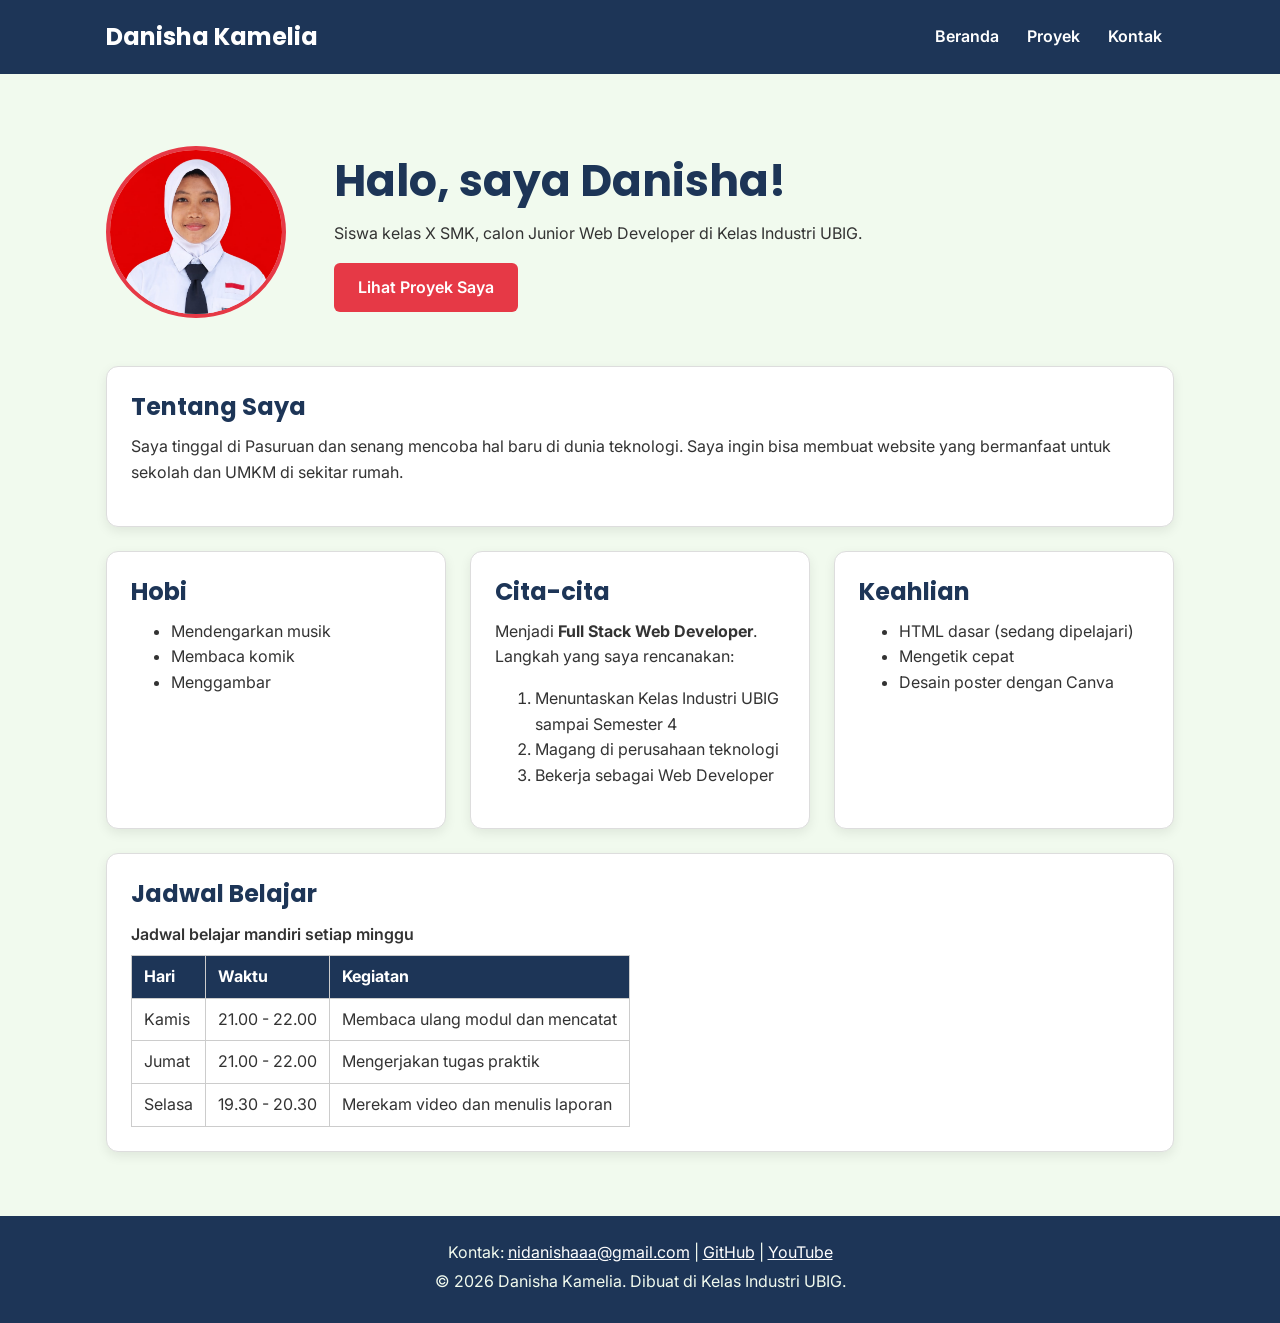
==== index.html @ bf0cb6a6 "feat: portofolio v1" ====
<!DOCTYPE html>
<html lang="id">
<head>
  <meta charset="UTF-8">
  <meta name="viewport" content="width=device-width, initial-scale=1.0">
  <title>Danisha Kamelia | Beranda</title>
  <link rel="icon" href="danishaa.png">
  <link rel="preconnect" href="https://fonts.googleapis.com">
  <link rel="preconnect" href="https://fonts.gstatic.com" crossorigin>
  <link href="https://fonts.googleapis.com/css2?family=Inter:wght@400;600&family=Poppins:wght@600;700&display=swap" rel="stylesheet">
  <link rel="stylesheet" href="style.css">
  <script src="js/latihan.js" defer></script>
</head>
<body>
  <header>
    <div class="container navbar">
      <h1>Danisha Kamelia</h1>
      <nav class="menu-laptop">
        <ul>
          <li><a href="index.html">Beranda</a></li>
          <li><a href="proyek.html">Proyek</a></li>
          <li><a href="kontak.html">Kontak</a></li>
        </ul>
      </nav>
      <!-- Tantangan: menu ponsel yang bisa dibuka-tutup -->
      <details class="menu-ponsel">
        <summary>Menu</summary>
        <nav>
          <ul>
            <li><a href="index.html">Beranda</a></li>
            <li><a href="proyek.html">Proyek</a></li>
            <li><a href="kontak.html">Kontak</a></li>
          </ul>
        </nav>
      </details>
    </div>
  </header>

  <main>
    <div class="container">
      <section class="hero">
        <img src="danishaa.png" alt="Foto profil Danisha Kamelia" width="180">
        <div>
          <h2>Halo, saya Danisha!</h2>
          <p>Siswa kelas X SMK, calon Junior Web Developer di Kelas Industri UBIG.</p>
          <a href="proyek.html" class="tombol">Lihat Proyek Saya</a>
        </div>
      </section>

      <section class="kartu">
        <h2>Tentang Saya</h2>
        <p>Saya tinggal di Pasuruan dan senang mencoba hal baru di dunia teknologi. Saya ingin bisa
          membuat website yang bermanfaat untuk sekolah dan UMKM di sekitar rumah.</p>
      </section>

      <div class="daftar-kartu">
        <section class="kartu">
          <h2>Hobi</h2>
          <ul>
            <li>Mendengarkan musik</li>
            <li>Membaca komik</li>
            <li>Menggambar</li>
          </ul>
        </section>

        <section class="kartu">
          <h2>Cita-cita</h2>
          <p>Menjadi <strong>Full Stack Web Developer</strong>. Langkah yang saya rencanakan:</p>
          <ol>
            <li>Menuntaskan Kelas Industri UBIG sampai Semester 4</li>
            <li>Magang di perusahaan teknologi</li>
            <li>Bekerja sebagai Web Developer</li>
          </ol>
        </section>

        <section class="kartu">
          <h2>Keahlian</h2>
          <ul>
            <li>HTML dasar (sedang dipelajari)</li>
            <li>Mengetik cepat</li>
            <li>Desain poster dengan Canva</li>
          </ul>
        </section>
      </div>

      <section class="kartu">
        <h2>Jadwal Belajar</h2>
        <table>
          <caption>Jadwal belajar mandiri setiap minggu</caption>
          <thead>
            <tr>
              <th>Hari</th>
              <th>Waktu</th>
              <th>Kegiatan</th>
            </tr>
          </thead>
          <tbody>
            <tr>
              <td>Kamis</td>
              <td>21.00 - 22.00</td>
              <td>Membaca ulang modul dan mencatat</td>
            </tr>
            <tr>
              <td>Jumat</td>
              <td>21.00 - 22.00</td>
              <td>Mengerjakan tugas praktik</td>
            </tr>
            <tr>
              <td>Selasa</td>
              <td>19.30 - 20.30</td>
              <td>Merekam video dan menulis laporan</td>
            </tr>
          </tbody>
        </table>
      </section>
    </div>
  </main>

  <footer>
    <p>Kontak: <a href="https://mail.google.com/mail/?v1ew-cm&fs-1&to-nidanishaaa@gmail.com">
      nidanishaaa@gmail.com</a> |
      <a href="https://github.com/danishakamelia224" target="_blank">GitHub</a> |
      <a href="https://www.youtube.com/@aldisburgercempaka" target="_blank">YouTube</a></p>
    <p>&copy; 2026 Danisha Kamelia. Dibuat di Kelas Industri UBIG.</p>
  </footer>
</body>
</html>
---- style.css ----
/* Gaya portofolio Andi Pratama
   Palet: #1D3557 (utama), #E63946 (aksen), #F1FAEE (latar)
   Huruf: Poppins (judul), Inter (isi)
   Tata letak: mobile first, titik ubah 768px (tablet) dan 1024px (laptop) */

/* 1. Reset */
* {
  box-sizing: border-box;
  margin: 0;
}

img {
  max-width: 100%;
  height: auto;
}

/* 2. Dasar halaman: warna dan huruf */
body {
  font-family: "Inter", Arial, sans-serif;
  font-size: 1rem;
  line-height: 1.6;
  color: #333333;
  background-color: #F1FAEE;
}

h1, h2, h3 {
  font-family: "Poppins", Arial, sans-serif;
  color: #1D3557;
  line-height: 1.3;
}

h2 {
  margin-bottom: 0.75rem;
}

p, ul, ol {
  margin-bottom: 1rem;
}

a {
  color: #E63946;
}

/* 3. Wadah, header, dan menu */
.container {
  max-width: 1100px;
  margin: 0 auto;
  padding: 0 1rem;
}

header {
  background-color: #1D3557;
  color: #FFFFFF;
  padding: 1rem 0;
}

header h1 {
  color: #FFFFFF;
  font-size: 1.5rem;
}

.navbar {
  display: flex;
  flex-wrap: wrap;
  justify-content: space-between;
  align-items: center;
  gap: 0.5rem;
}

nav ul {
  display: flex;
  gap: 0.25rem;
  padding: 0;
  margin: 0;
  list-style: none;
}

nav a {
  display: inline-block;
  padding: 0.5rem 0.75rem;
  border-radius: 6px;
  color: #FFFFFF;
  font-weight: 600;
  text-decoration: none;
}

/* Tantangan: menu ponsel buka-tutup dengan details */
.menu-laptop {
  display: none;
}

.menu-ponsel summary {
  padding: 0.5rem 0.75rem;
  border: 1px solid #FFFFFF;
  border-radius: 6px;
  font-weight: 600;
  cursor: pointer;
}

.menu-ponsel ul {
  flex-direction: column;
  margin-top: 0.5rem;
}

/* 4. Isi utama, hero, dan kartu */
main {
  padding: 1.5rem 0;
}

.hero {
  display: flex;
  flex-direction: column;
  align-items: center;
  gap: 1.5rem;
  padding: 1rem 0 2rem;
  text-align: center;
}

.hero img {
  border: 4px solid #E63946;
  border-radius: 100%;
}

.hero h2 {
  font-size: 2rem;
}

.tombol {
  display: inline-block;
  padding: 0.75rem 1.5rem;
  border-radius: 6px;
  background-color: #E63946;
  color: #FFFFFF;
  font-weight: 600;
  text-decoration: none;
}

.kartu {
  background-color: #FFFFFF;
  padding: 1rem;
  margin-bottom: 1.5rem;
  border: 1px solid #DDDDDD;
  border-radius: 12px;
  box-shadow: 0 4px 12px rgba(0, 0, 0, 0.08);
}

.daftar-kartu {
  display: flex;
  flex-wrap: wrap;
  gap: 1.5rem;
  margin-bottom: 1.5rem;
}

.daftar-kartu .kartu {
  flex: 1 1 280px;
  margin-bottom: 0;
}

article img {
  border-radius: 8px;
  border: 1px solid #DDDDDD;
}

/* 5. Tabel */
table {
  border-collapse: collapse;
}

caption {
  font-weight: 600;
  text-align: left;
  margin-bottom: 0.5rem;
}

th, td {
  border: 1px solid #CCCCCC;
  padding: 0.5rem 0.75rem;
  text-align: left;
}

th {
  background-color: #1D3557;
  color: #FFFFFF;
}

/* 6. Form */
label {
  font-weight: 600;
}

input, select, textarea {
  width: 100%;
  max-width: 22rem;
  padding: 0.6rem;
  margin-top: 0.25rem;
  border: 1px solid #CCCCCC;
  border-radius: 6px;
  font-family: inherit;
  font-size: 1rem;
}

button {
  padding: 0.75rem 1.5rem;
  border: none;
  border-radius: 6px;
  background-color: #E63946;
  color: #FFFFFF;
  font-family: inherit;
  font-size: 1rem;
  font-weight: 600;
  cursor: pointer;
}

/* 7. Footer */
footer {
  background-color: #1D3557;
  color: #F1FAEE;
  text-align: center;
  padding: 1.5rem;
}

footer p {
  margin-bottom: 0.25rem;
}

footer a {
  color: #FFFFFF;
}

/* 8. Tablet: lebar layar 768px ke atas */
@media (min-width: 768px) {
  .menu-laptop {
    display: block;
  }

  .menu-ponsel {
    display: none;
  }

  .hero {
    flex-direction: row;
    padding: 2rem 0 3rem;
    text-align: left;
  }

  .kartu {
    padding: 1.5rem;
  }
}

/* 9. Laptop: lebar layar 1024px ke atas */
@media (min-width: 1024px) {
  main {
    padding: 2.5rem 0;
  }

  .hero {
    gap: 3rem;
  }

  .hero h2 {
    font-size: 2.75rem;
  }
}
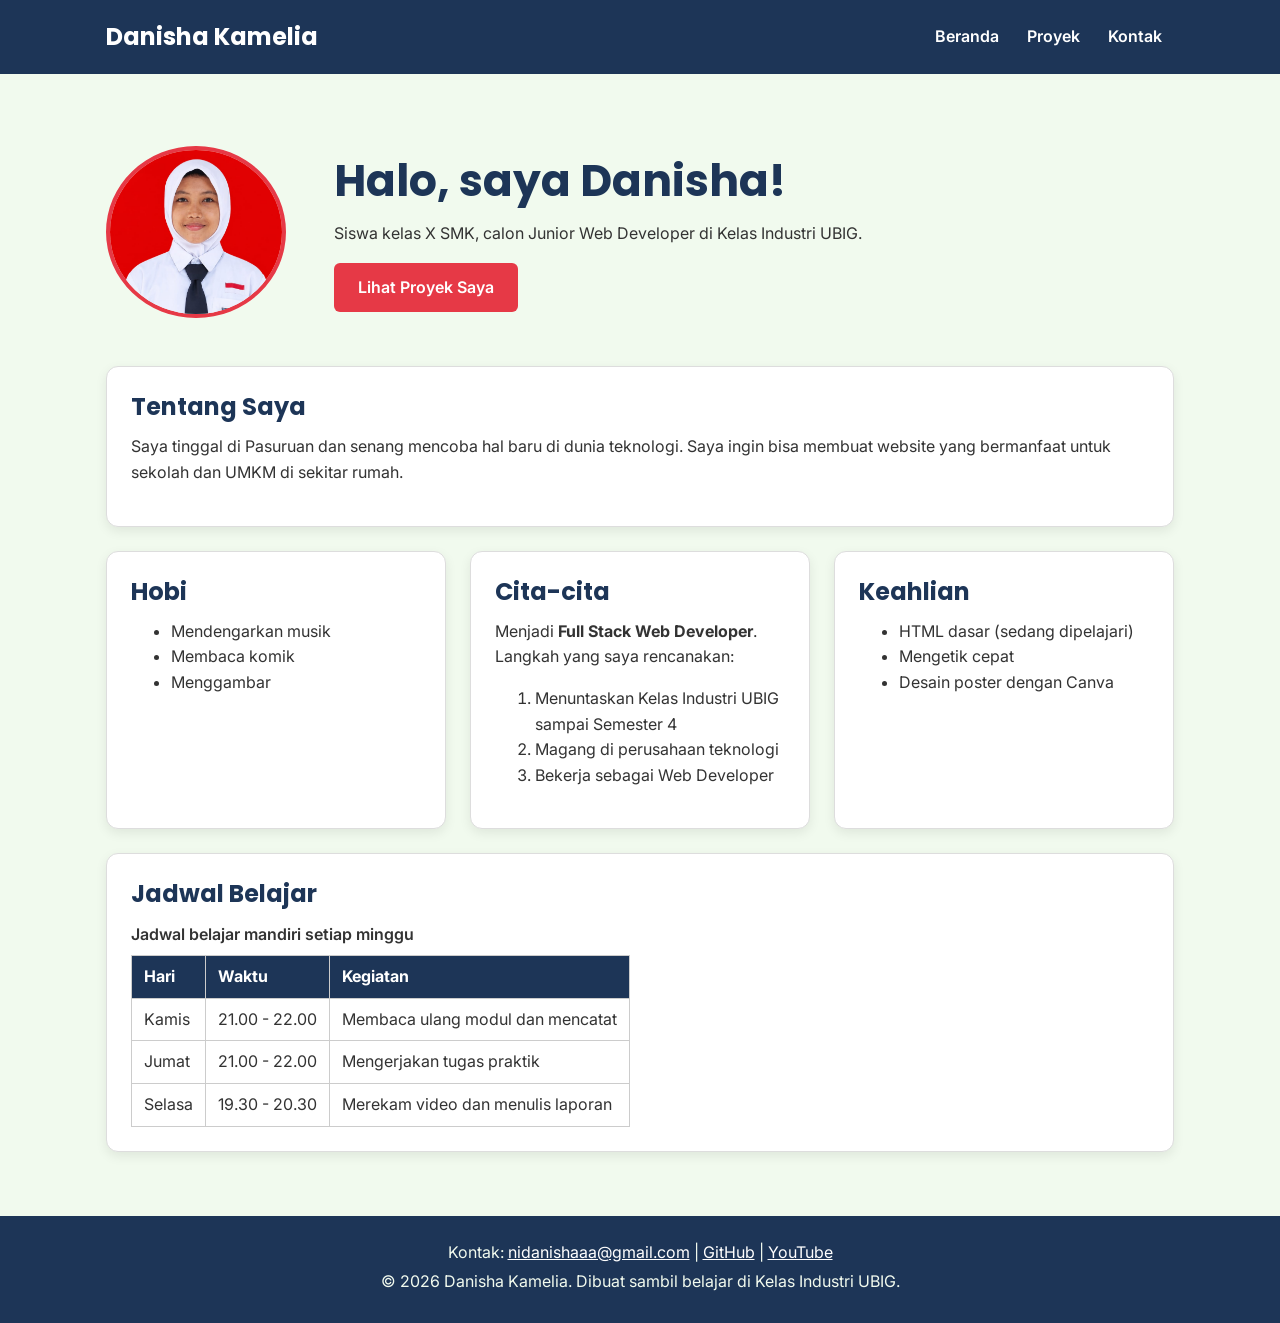
==== commit 73c2a5e5: "fix: ubah teks footer di laptop" ====
--- a/index.html
+++ b/index.html
@@ -121,7 +121,7 @@
       nidanishaaa@gmail.com</a> |
       <a href="https://github.com/danishakamelia224" target="_blank">GitHub</a> |
       <a href="https://www.youtube.com/@aldisburgercempaka" target="_blank">YouTube</a></p>
-    <p>&copy; 2026 Danisha Kamelia. Dibuat di Kelas Industri UBIG.</p>
+    <p>&copy; 2026 Danisha Kamelia. Dibuat sambil belajar di Kelas Industri UBIG.</p>
   </footer>
 </body>
 </html>
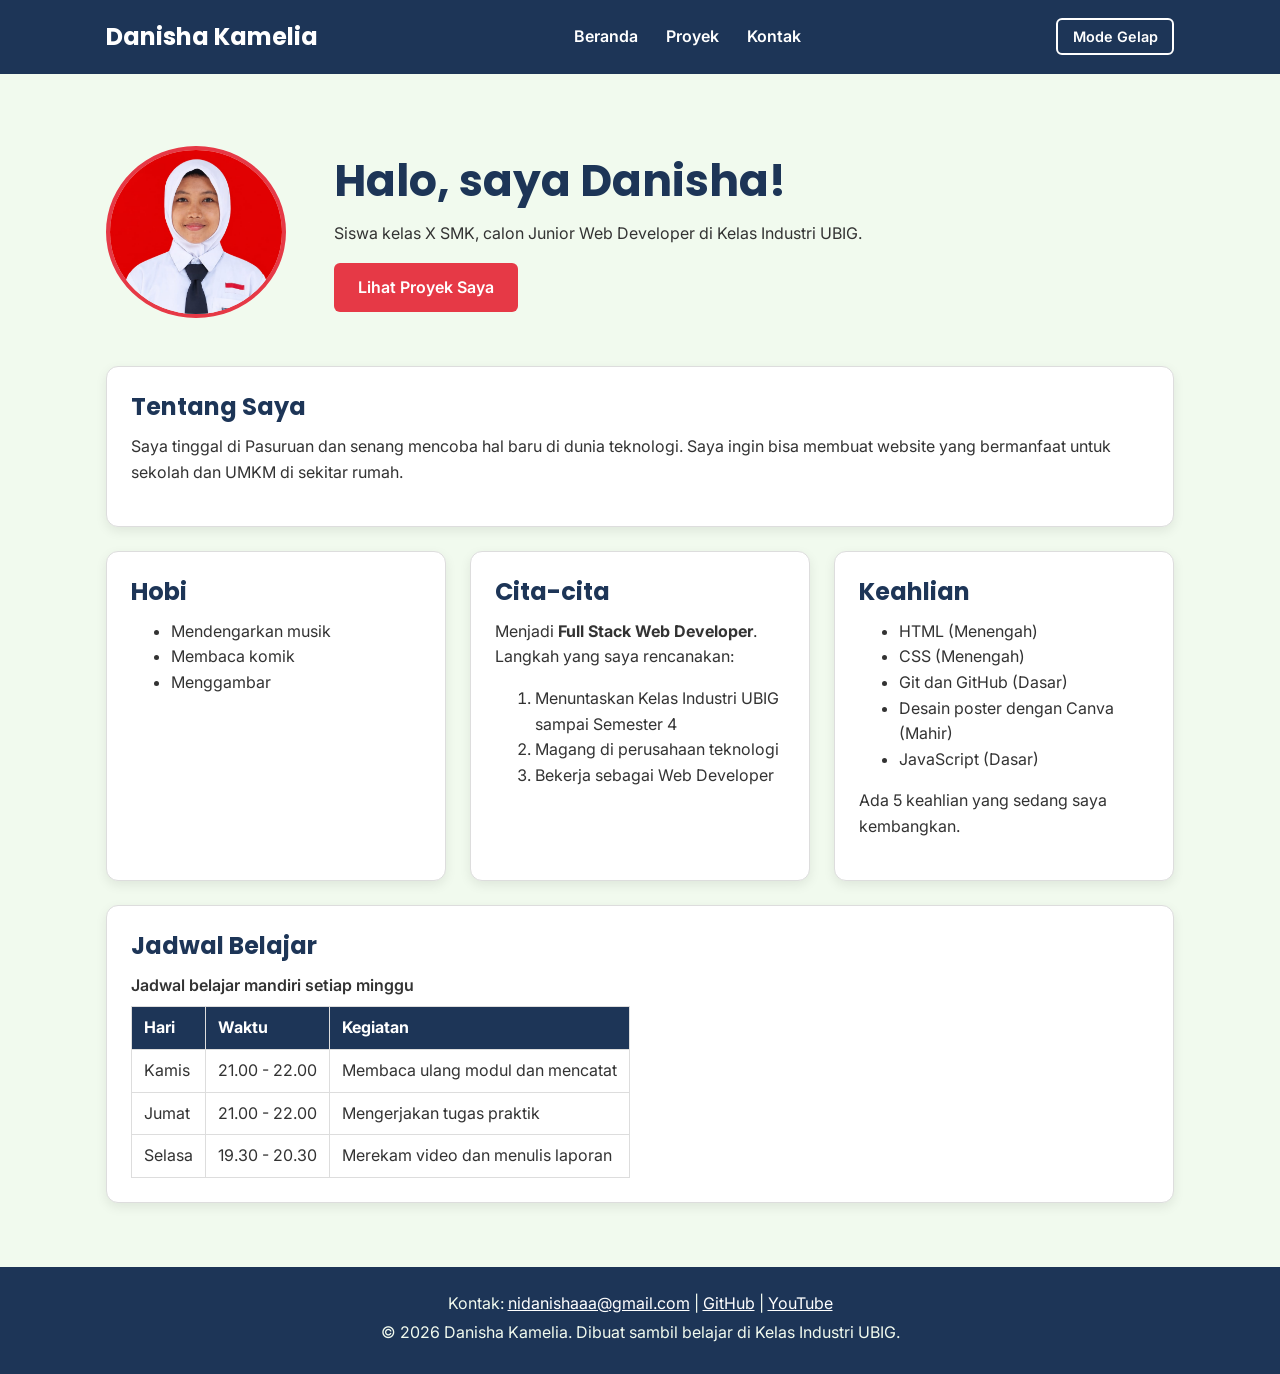
==== commit 4ab043b5: "feat: tambah keahlian dinamis, mode gelap, dan filter proyek" ====
--- a/index.html
+++ b/index.html
@@ -9,7 +9,7 @@
   <link rel="preconnect" href="https://fonts.gstatic.com" crossorigin>
   <link href="https://fonts.googleapis.com/css2?family=Inter:wght@400;600&family=Poppins:wght@600;700&display=swap" rel="stylesheet">
   <link rel="stylesheet" href="style.css">
-  <script src="js/latihan.js" defer></script>
+  <script src="main.js" defer></script>
 </head>
 <body>
   <header>
@@ -22,6 +22,9 @@
           <li><a href="kontak.html">Kontak</a></li>
         </ul>
       </nav>
+      <button type="button" id="tombol-tema" class="tombol-tema">
+        Mode Gelap
+      </button>
       <!-- Tantangan: menu ponsel yang bisa dibuka-tutup -->
       <details class="menu-ponsel">
         <summary>Menu</summary>
@@ -75,11 +78,8 @@
 
         <section class="kartu">
           <h2>Keahlian</h2>
-          <ul>
-            <li>HTML dasar (sedang dipelajari)</li>
-            <li>Mengetik cepat</li>
-            <li>Desain poster dengan Canva</li>
-          </ul>
+          <ul id="daftar-skill"></ul>
+          <p id="jumlah-skill"></p>
         </section>
       </div>
 
--- a/style.css
+++ b/style.css
@@ -1,4 +1,4 @@
-/* Gaya portofolio Andi Pratama
+/* Gaya portofolio Danisha
    Palet: #1D3557 (utama), #E63946 (aksen), #F1FAEE (latar)
    Huruf: Poppins (judul), Inter (isi)
    Tata letak: mobile first, titik ubah 768px (tablet) dan 1024px (laptop) */
@@ -15,17 +15,28 @@
 }
 
 /* 2. Dasar halaman: warna dan huruf */
+:root {
+  --warna-utama: #1D3557;
+  --warna-judul: #1D3557;
+  --warna-aksen: #E63946;
+  --warna-tautan: #E63946;
+  --warna-latar: #F1FAEE;
+  --warna-teks: #333333;
+  --warna-kartu: #FFFFFF;
+  --warna-garis: #DDDDDD;
+}
+
 body {
   font-family: "Inter", Arial, sans-serif;
   font-size: 1rem;
   line-height: 1.6;
-  color: #333333;
-  background-color: #F1FAEE;
+  color: var(--warna-teks);
+  background-color: var(--warna-latar);
 }
 
 h1, h2, h3 {
   font-family: "Poppins", Arial, sans-serif;
-  color: #1D3557;
+  color: var(--warna-judul);
   line-height: 1.3;
 }
 
@@ -136,10 +147,10 @@
 }
 
 .kartu {
-  background-color: #FFFFFF;
+  background-color: var(--warna-kartu);
   padding: 1rem;
   margin-bottom: 1.5rem;
-  border: 1px solid #DDDDDD;
+  border: 1px solid var(--warna-garis);
   border-radius: 12px;
   box-shadow: 0 4px 12px rgba(0, 0, 0, 0.08);
 }
@@ -173,7 +184,7 @@
 }
 
 th, td {
-  border: 1px solid #CCCCCC;
+  border: 1px solid #DDDDDD;
   padding: 0.5rem 0.75rem;
   text-align: left;
 }
@@ -186,6 +197,10 @@
 /* 6. Form */
 label {
   font-weight: 600;
+}
+
+.keterangan {
+ font-size: 0.875rem;
 }
 
 input, select, textarea {
@@ -193,10 +208,12 @@
   max-width: 22rem;
   padding: 0.6rem;
   margin-top: 0.25rem;
-  border: 1px solid #CCCCCC;
+  border: 1px solid #DDDDDD;
   border-radius: 6px;
   font-family: inherit;
   font-size: 1rem;
+  background-color: var(--warna-kartu);
+  color: var(--warna-teks);
 }
 
 button {
@@ -262,3 +279,23 @@
     font-size: 2.75rem;
   }
 }
+
+/* 10. Tombol tema, filter, dan label kategori */
+.tombol-tema {
+  padding: 0.5rem 0.9rem;
+  border: 2px solid #FFFFFF;
+  background-color: transparent;
+  font-size: 0.9rem;
+}
+
+/* 11. Tema gelap: isi variabel diganti saat body memiliki class
+gelap */
+body.gelap {
+  --warna-utama: #0B1526;
+  --warna-judul: #A8DADC;
+  --warna-tautan: #FF8A8A;
+  --warna-latar: #121A24;
+  --warna-teks: #E3E8EE;
+  --warna-kartu: #1C2836;
+  --warna-garis: #34465A;
+}
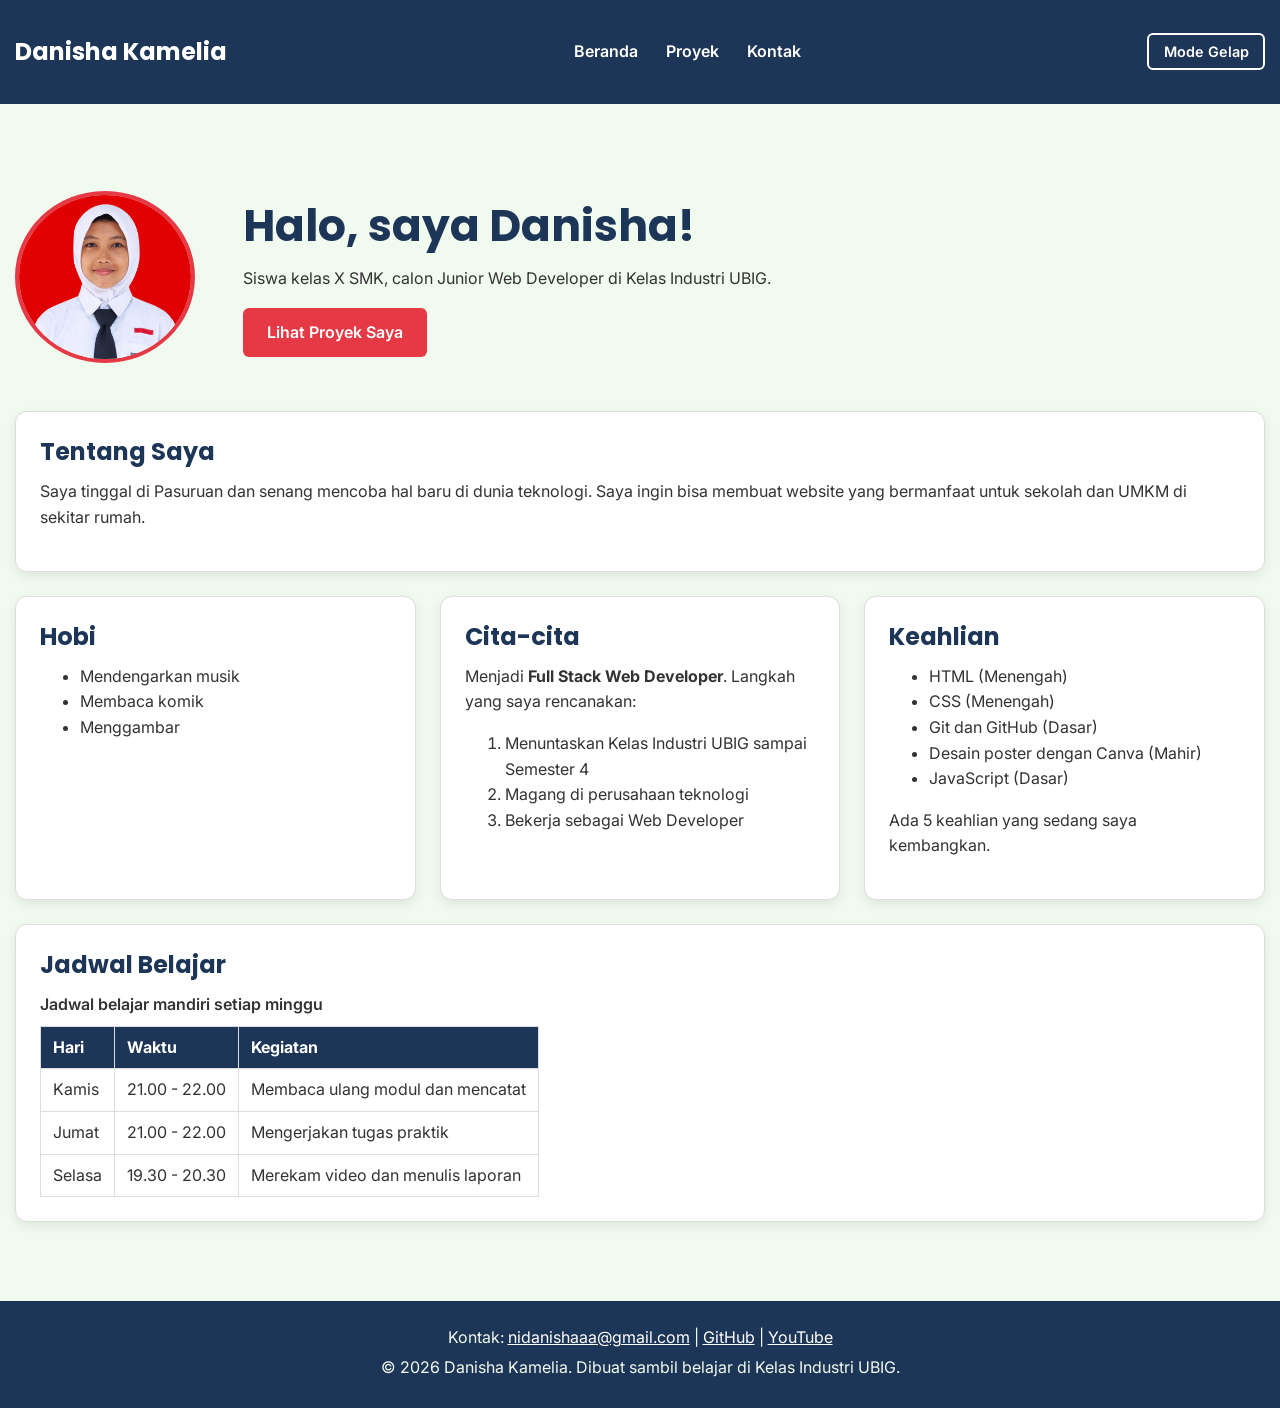
==== commit 39bfc292: "fix: perbaiki kontras, meta description, dan ukuran gambar" ====
--- a/index.html
+++ b/index.html
@@ -3,6 +3,12 @@
 <head>
   <meta charset="UTF-8">
   <meta name="viewport" content="width=device-width, initial-scale=1.0">
+  <!-- index.html -->
+  <meta name="description" content="Portofolio Danisha Kamelia, siswa SMK calon Junior Web Developer di Kelas Industri UBIG.">
+  <!-- proyek.html -->
+  <meta name="description" content="Daftar proyek HTML, CSS, dan JavaScript karya Danisha Kamelia beserta repositori GitHub terbarunya.">
+  <!-- kontak.html -->
+  <meta name="description" content="Hubungi Danisha Kamelia melalui form kontak, email, atau GitHub.">
   <title>Danisha Kamelia | Beranda</title>
   <link rel="icon" href="danishaa.png">
   <link rel="preconnect" href="https://fonts.googleapis.com">
@@ -42,7 +48,7 @@
   <main>
     <div class="container">
       <section class="hero">
-        <img src="danishaa.png" alt="Foto profil Danisha Kamelia" width="180">
+        <img src= "danishaa.png" alt="Foto Profil Danisha" width="180" height="180">
         <div>
           <h2>Halo, saya Danisha!</h2>
           <p>Siswa kelas X SMK, calon Junior Web Developer di Kelas Industri UBIG.</p>
--- a/style.css
+++ b/style.css
@@ -1,5 +1,5 @@
 /* Gaya portofolio Danisha
-   Palet: #1D3557 (utama), #E63946 (aksen), #F1FAEE (latar)
+   Palet: #1D3557 (utama), #C1121F (aksen), #F1FAEE (latar)
    Huruf: Poppins (judul), Inter (isi)
    Tata letak: mobile first, titik ubah 768px (tablet) dan 1024px (laptop) */
 
@@ -18,8 +18,8 @@
 :root {
   --warna-utama: #1D3557;
   --warna-judul: #1D3557;
-  --warna-aksen: #E63946;
-  --warna-tautan: #E63946;
+  --warna-aksen: #C1121f;
+  --warna-tautan: #C1121F;
   --warna-latar: #F1FAEE;
   --warna-teks: #333333;
   --warna-kartu: #FFFFFF;
@@ -32,6 +32,8 @@
   line-height: 1.6;
   color: var(--warna-teks);
   background-color: var(--warna-latar);
+  width: 100%;
+  overflow-x: hidden;
 }
 
 h1, h2, h3 {
@@ -54,9 +56,10 @@
 
 /* 3. Wadah, header, dan menu */
 .container {
-  max-width: 1100px;
-  margin: 0 auto;
-  padding: 0 1rem;
+  max-width: 1200px;
+  width: 100%;
+  margin: auto;
+  padding: 15px;
 }
 
 header {
@@ -298,4 +301,92 @@
   --warna-teks: #E3E8EE;
   --warna-kartu: #1C2836;
   --warna-garis: #34465A;
-}+}
+
+
+/* 12. Perbaikan tampilan responsif HP */
+html {
+  width: 100%;
+  max-width: 100%;
+  overflow-x: clip;
+}
+
+body {
+  width: 100%;
+  max-width: 100%;
+  overflow-x: clip;
+}
+
+* {
+  box-sizing: border-box;
+}
+
+.container,
+header,
+main,
+footer,
+section,
+article {
+  min-width: 0;
+  max-width: 100%;
+}
+
+img {
+  display: block;
+  max-width: 100%;
+  height: auto;
+}
+
+/* Perbaikan layar HP */
+@media screen and (max-width: 767px) {
+  .container {
+    width: 100%;
+    padding: 15px;
+  }
+
+  .navbar {
+    width: 100%;
+    min-width: 0;
+    flex-wrap: wrap;
+  }
+
+  .hero {
+    width: 100%;
+    min-width: 0;
+  }
+
+  .hero h2 {
+    font-size: 1.5rem;
+    overflow-wrap: break-word;
+  }
+
+  .hero p {
+    overflow-wrap: break-word;
+  }
+
+  .daftar-kartu {
+    width: 100%;
+    min-width: 0;
+  }
+
+  .daftar-kartu .kartu {
+    flex: 1 1 100%;
+    min-width: 0;
+    width: 100%;
+  }
+
+  table {
+    max-width: 100%;
+  }
+
+  th,
+  td {
+    overflow-wrap: anywhere;
+  }
+
+  input,
+  select,
+  textarea {
+    max-width: 100%;
+  }
+}
